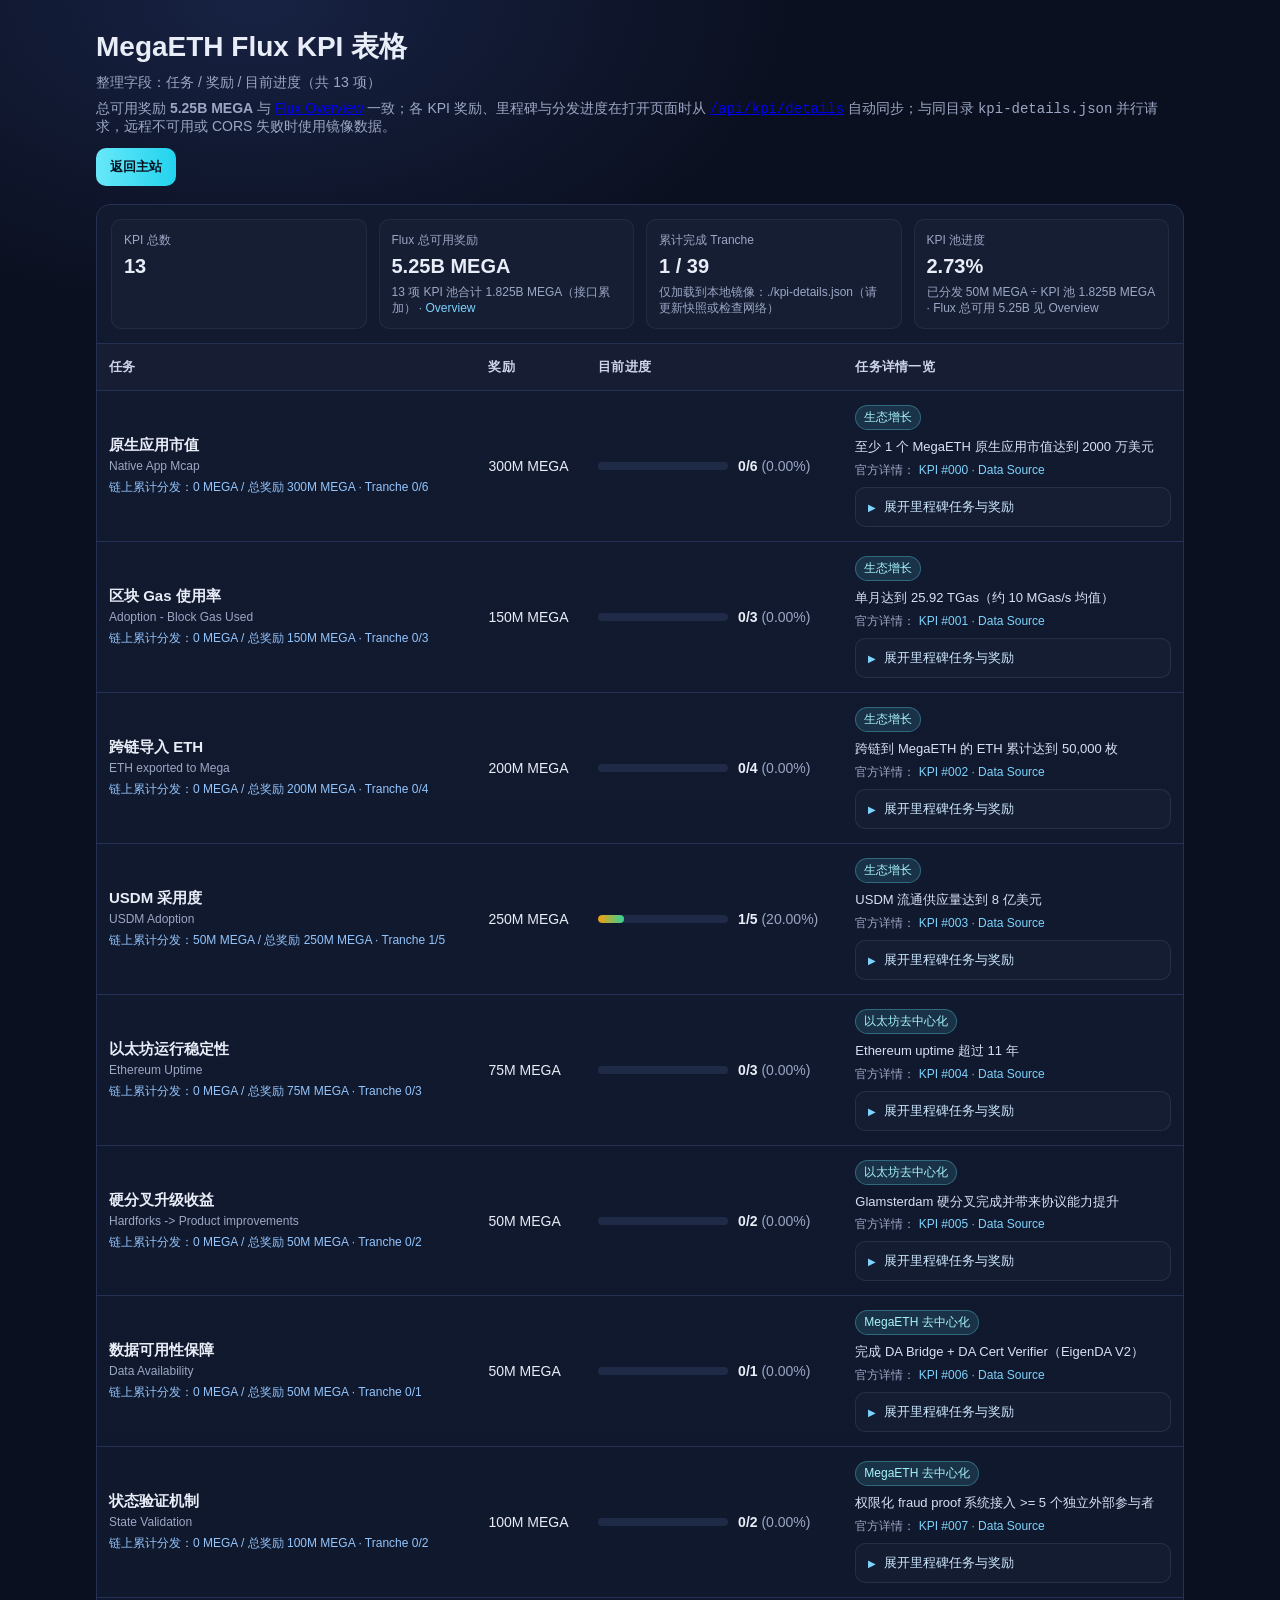
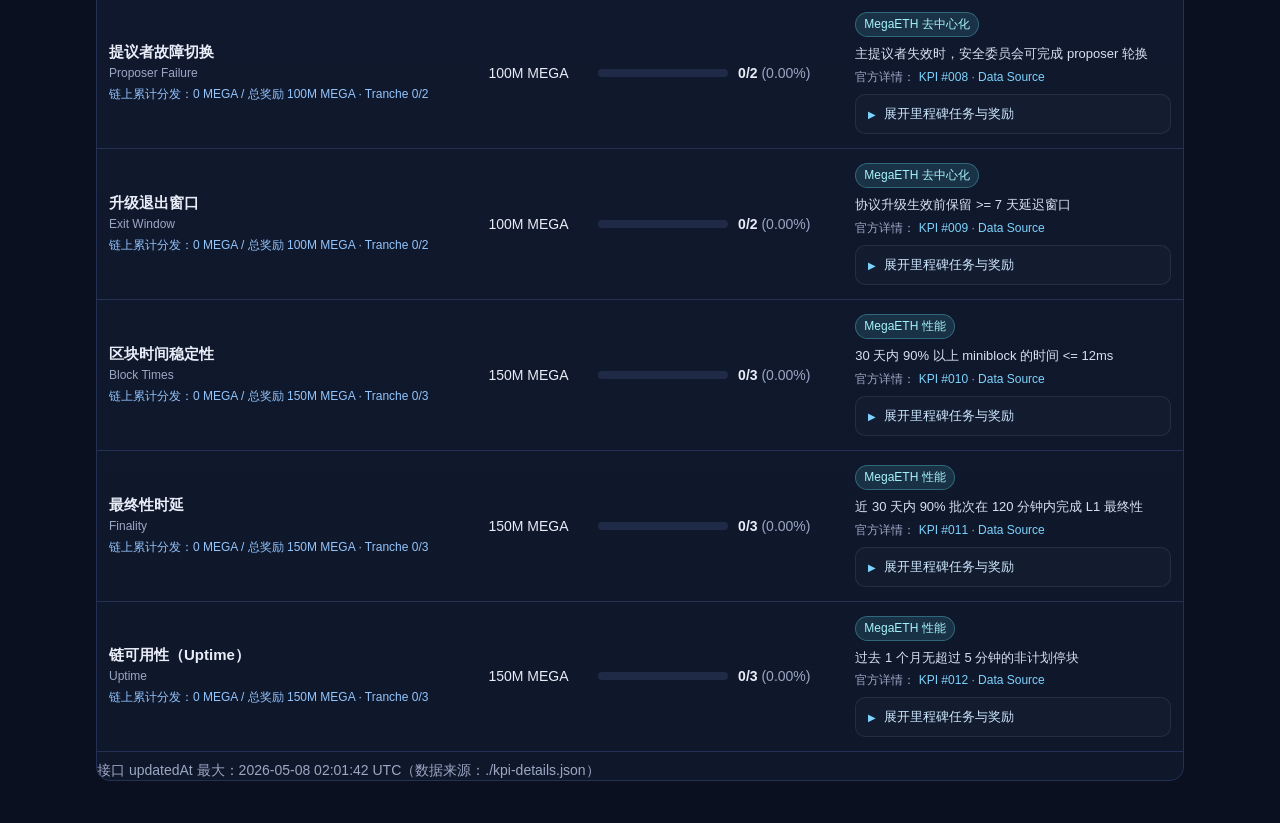
==== kpi.html @ 696284a7 "Initial commit: Project X DEX site and MegaETH Flux KPI page" ====
<!DOCTYPE html>
<html lang="zh-Hans">
  <head>
    <meta charset="utf-8" />
    <meta name="viewport" content="width=device-width, initial-scale=1" />
    <title>MegaETH Flux KPIs</title>
    <style>
      :root {
        --bg: #0b1020;
        --card: #121a30;
        --card-2: #0f172b;
        --text: #e9edf7;
        --muted: #9ca7c4;
        --line: #243054;
        --accent: #67e8f9;
        --accent-2: #22d3ee;
        --ok: #34d399;
        --warn: #f59e0b;
      }

      * {
        box-sizing: border-box;
      }

      body {
        margin: 0;
        font-family: -apple-system, BlinkMacSystemFont, "Segoe UI", Roboto, Arial, sans-serif;
        color: var(--text);
        background: radial-gradient(1200px 700px at 20% 0%, #172243 0%, var(--bg) 45%);
      }

      .wrap {
        max-width: 1120px;
        margin: 0 auto;
        padding: 28px 16px 42px;
      }

      .top {
        display: flex;
        justify-content: space-between;
        gap: 12px;
        align-items: center;
        flex-wrap: wrap;
      }

      h1 {
        margin: 0;
        font-size: 28px;
      }

      .meta {
        margin: 8px 0 0;
        color: var(--muted);
        font-size: 14px;
      }

      .btn {
        display: inline-block;
        text-decoration: none;
        color: #09111f;
        background: linear-gradient(90deg, var(--accent), var(--accent-2));
        border: 0;
        border-radius: 10px;
        padding: 10px 14px;
        font-weight: 700;
        font-size: 13px;
      }

      .card {
        margin-top: 18px;
        background: linear-gradient(180deg, var(--card), var(--card-2));
        border: 1px solid var(--line);
        border-radius: 14px;
        overflow: hidden;
      }

      .summary {
        display: grid;
        grid-template-columns: repeat(auto-fit, minmax(180px, 1fr));
        gap: 12px;
        padding: 14px;
        border-bottom: 1px solid var(--line);
      }

      .tile {
        background: rgba(255, 255, 255, 0.02);
        border: 1px solid rgba(255, 255, 255, 0.06);
        border-radius: 10px;
        padding: 12px;
      }

      .tile .k {
        color: var(--muted);
        font-size: 12px;
      }

      .tile .v {
        margin-top: 6px;
        font-size: 20px;
        font-weight: 700;
      }

      .tile .tile-note {
        margin-top: 6px;
        font-size: 12px;
        color: var(--muted);
        line-height: 1.35;
      }

      .tile .tile-note a {
        color: #7dd3fc;
        text-decoration: none;
      }

      .tile .tile-note a:hover {
        text-decoration: underline;
      }

      .table-wrap {
        overflow: auto;
      }

      table {
        width: 100%;
        border-collapse: collapse;
        min-width: 1080px;
      }

      th,
      td {
        text-align: left;
        padding: 14px 12px;
        border-bottom: 1px solid var(--line);
        vertical-align: middle;
      }

      th {
        color: #cdd5ea;
        font-size: 13px;
        letter-spacing: 0.02em;
        background: rgba(255, 255, 255, 0.02);
      }

      td {
        font-size: 14px;
      }

      .progress {
        display: flex;
        align-items: center;
        gap: 10px;
      }

      .bar {
        width: 130px;
        height: 8px;
        border-radius: 999px;
        background: #1f2a47;
        position: relative;
        overflow: hidden;
      }

      .bar > i {
        display: block;
        height: 100%;
        background: linear-gradient(90deg, var(--warn), var(--ok));
        border-radius: 999px;
      }

      .muted {
        color: var(--muted);
      }

      .task-cell strong {
        display: block;
        font-size: 15px;
      }

      .task-cell .en {
        display: block;
        margin-top: 4px;
        color: var(--muted);
        font-size: 12px;
      }

      .source-progress {
        display: block;
        margin-top: 6px;
        color: #93c5fd;
        font-size: 12px;
      }

      .tag {
        display: inline-block;
        padding: 3px 8px;
        border-radius: 999px;
        border: 1px solid rgba(103, 232, 249, 0.3);
        background: rgba(103, 232, 249, 0.12);
        color: #a5f3fc;
        font-size: 12px;
        margin-bottom: 8px;
      }

      .detail-main {
        font-size: 13px;
        line-height: 1.45;
        color: #d8e0f4;
      }

      .detail-sub {
        margin-top: 5px;
        color: var(--muted);
        font-size: 12px;
      }

      .detail-sub a {
        color: #7dd3fc;
        text-decoration: none;
      }

      .detail-sub a:hover {
        text-decoration: underline;
      }

      .milestone {
        margin-top: 8px;
        border: 1px solid rgba(255, 255, 255, 0.08);
        border-radius: 10px;
        background: rgba(255, 255, 255, 0.02);
      }

      .milestone > summary {
        cursor: pointer;
        list-style: none;
        padding: 10px 12px;
        font-size: 13px;
        color: #cde8ff;
        user-select: none;
      }

      .milestone > summary::-webkit-details-marker {
        display: none;
      }

      .milestone > summary::before {
        content: "▶";
        font-size: 10px;
        margin-right: 8px;
        color: #7dd3fc;
      }

      .milestone[open] > summary::before {
        content: "▼";
      }

      .milestone-list {
        padding: 0 12px 12px;
        margin: 0;
      }

      .milestone-item {
        margin-top: 8px;
        padding: 9px 10px;
        border-radius: 8px;
        border: 1px solid rgba(255, 255, 255, 0.08);
        background: rgba(255, 255, 255, 0.02);
      }

      .milestone-item.done {
        border-color: rgba(52, 211, 153, 0.35);
      }

      .milestone-item.next {
        border-color: rgba(245, 158, 11, 0.45);
      }

      .milestone-top {
        display: flex;
        justify-content: space-between;
        align-items: center;
        gap: 8px;
      }

      .milestone-name {
        font-size: 13px;
        color: #e5ecff;
      }

      .milestone-reward {
        font-size: 12px;
        color: #9ae6b4;
        white-space: nowrap;
      }

      .milestone-desc {
        margin-top: 5px;
        font-size: 12px;
        color: var(--muted);
      }

      .status {
        margin-top: 6px;
        display: inline-block;
        font-size: 11px;
        padding: 2px 7px;
        border-radius: 999px;
      }

      .status.done {
        background: rgba(52, 211, 153, 0.2);
        color: #6ee7b7;
      }

      .status.next {
        background: rgba(245, 158, 11, 0.2);
        color: #fbbf24;
      }

      .status.pending {
        background: rgba(148, 163, 184, 0.16);
        color: #cbd5e1;
      }
    </style>
  </head>
  <body>
    <main class="wrap">
      <section class="top">
        <div>
          <h1>MegaETH Flux KPI 表格</h1>
          <p class="meta">整理字段：任务 / 奖励 / 目前进度（共 13 项）</p>
          <p class="meta">
            总可用奖励 <strong>5.25B MEGA</strong> 与
            <a href="https://flux.megaeth.com/overview" target="_blank" rel="noopener">Flux Overview</a>
            一致；各 KPI 奖励、里程碑与分发进度在打开页面时从
            <a href="https://flux.megaeth.com/api/kpi/details" target="_blank" rel="noopener"><code>/api/kpi/details</code></a>
            自动同步；与同目录 <code>kpi-details.json</code> 并行请求，远程不可用或 CORS 失败时使用镜像数据。
          </p>
        </div>
        <a class="btn" href="./index.html">返回主站</a>
      </section>

      <section class="card">
        <div class="summary">
          <div class="tile">
            <div class="k">KPI 总数</div>
            <div class="v" id="kpi-total">13</div>
          </div>
          <div class="tile">
            <div class="k">Flux 总可用奖励</div>
            <div class="v">5.25B MEGA</div>
            <div class="tile-note">
              13 项 KPI 池合计 <span id="kpi-pool-sum">—</span>（接口累加） ·
              <a href="https://flux.megaeth.com/overview" target="_blank" rel="noopener">Overview</a>
            </div>
          </div>
          <div class="tile">
            <div class="k">累计完成 Tranche</div>
            <div class="v" id="tranche-done">—</div>
            <div class="tile-note" id="tranche-sub">同步中…</div>
          </div>
          <div class="tile">
            <div class="k">KPI 池进度</div>
            <div class="v" id="overall-pct">—</div>
            <div class="tile-note" id="overall-sub">已分发 ÷ KPI 池（与官网 ≈2.73% 同口径）</div>
          </div>
        </div>

        <div class="table-wrap">
          <table>
            <thead>
              <tr>
                <th>任务</th>
                <th>奖励</th>
                <th>目前进度</th>
                <th>任务详情一览</th>
              </tr>
            </thead>
            <tbody id="tbody"></tbody>
          </table>
        </div>
      </section>
    </main>

    <script>
      const FLUX_OVERVIEW_B = 5.25;

      const TASK_ZH = {
        0: "原生应用市值",
        1: "区块 Gas 使用率",
        2: "跨链导入 ETH",
        3: "USDM 采用度",
        4: "以太坊运行稳定性",
        5: "硬分叉升级收益",
        6: "数据可用性保障",
        7: "状态验证机制",
        8: "提议者故障切换",
        9: "升级退出窗口",
        10: "区块时间稳定性",
        11: "最终性时延",
        12: "链可用性（Uptime）"
      };

      const DETAIL_ZH = {
        0: "至少 1 个 MegaETH 原生应用市值达到 2000 万美元",
        1: "单月达到 25.92 TGas（约 10 MGas/s 均值）",
        2: "跨链到 MegaETH 的 ETH 累计达到 50,000 枚",
        3: "USDM 流通供应量达到 8 亿美元",
        4: "Ethereum uptime 超过 11 年",
        5: "Glamsterdam 硬分叉完成并带来协议能力提升",
        6: "完成 DA Bridge + DA Cert Verifier（EigenDA V2）",
        7: "权限化 fraud proof 系统接入 >= 5 个独立外部参与者",
        8: "主提议者失效时，安全委员会可完成 proposer 轮换",
        9: "协议升级生效前保留 >= 7 天延迟窗口",
        10: "30 天内 90% 以上 miniblock 的时间 <= 12ms",
        11: "近 30 天内 90% 批次在 120 分钟内完成 L1 最终性",
        12: "过去 1 个月无超过 5 分钟的非计划停块"
      };

      const KPI_TYPE_ZH = {
        "Ecosystem Growth": "生态增长",
        "Ethereum Decentralization": "以太坊去中心化",
        "MegaETH Decentralization": "MegaETH 去中心化",
        "MegaETH Performance": "MegaETH 性能"
      };

      const WAD = 10n ** 18n;

      const tokensFromWei = (weiStr) => BigInt(weiStr) / WAD;

      const formatMegaTokens = (tokensBig) => {
        const n = Number(tokensBig);
        if (!Number.isFinite(n) || n <= 0) return "0 MEGA";
        if (n >= 1e9) {
          const b = n / 1e9;
          const s = Number.isInteger(b) ? String(b) : b.toFixed(3).replace(/\.?0+$/, "");
          return `${s}B MEGA`;
        }
        if (n >= 1e6) {
          const m = n / 1e6;
          const s = Number.isInteger(m) ? String(m) : m.toFixed(2).replace(/\.?0+$/, "");
          return `${s}M MEGA`;
        }
        return `${n.toLocaleString("en-US")} MEGA`;
      };

      const formatWeiMega = (weiStr) => formatMegaTokens(tokensFromWei(weiStr));

      const pctFromRatio = (numBig, denBig) => {
        if (denBig === 0n) return 0;
        return Number((numBig * 10000n) / denBig) / 100;
      };

      const trancheDone = (t) => t.status === 2 || t.isDistributed === true;

      const statusUi = (completed, idx, nextIdx) => {
        if (completed) return { cls: "done", text: "已达成" };
        if (idx === nextIdx) return { cls: "next", text: "下一里程碑" };
        return { cls: "pending", text: "待完成" };
      };

      const esc = (s) =>
        String(s ?? "")
          .replace(/&/g, "&amp;")
          .replace(/</g, "&lt;")
          .replace(/"/g, "&quot;")
          .replace(/'/g, "&#39;");

      async function fetchKpiPayload() {
        const remoteUrl = "https://flux.megaeth.com/api/kpi/details";
        const localUrl = "./kpi-details.json";
        const pick = (json) =>
          json && json.success && json.data && Array.isArray(json.data.list) ? json : null;

        const load = async (url) => {
          try {
            const res = await fetch(url, { cache: "no-store" });
            if (!res.ok) return null;
            return pick(await res.json());
          } catch (_) {
            return null;
          }
        };

        const [remoteJson, localJson] = await Promise.all([load(remoteUrl), load(localUrl)]);
        if (remoteJson) return { json: remoteJson, via: remoteUrl };
        if (localJson) return { json: localJson, via: localUrl };
        return null;
      }

      function renderError(msg) {
        const tbody = document.getElementById("tbody");
        tbody.innerHTML = `<tr><td colspan="4" class="muted">${msg}</td></tr>`;
        document.getElementById("tranche-done").textContent = "—";
        document.getElementById("tranche-sub").textContent = "无法加载 KPI 数据";
        document.getElementById("overall-pct").textContent = "—";
        document.getElementById("kpi-pool-sum").textContent = "—";
        document.getElementById("overall-sub").textContent = "";
      }

      function renderTable(list, via) {
        const tbody = document.getElementById("tbody");
        tbody.innerHTML = "";

        const sorted = [...list].sort((a, b) => a.id - b.id);
        document.getElementById("kpi-total").textContent = String(sorted.length);

        let poolSum = 0n;
        let distSum = 0n;
        let doneTr = 0;
        let totalTr = 0;
        let maxUpdated = 0;

        for (const k of sorted) {
          poolSum += BigInt(k.totalRewardAmount);
          distSum += BigInt(k.distributedRewardAmount);
          maxUpdated = Math.max(maxUpdated, Number(k.updatedAt || 0));
          const trs = k.tranches || [];
          totalTr += trs.length;
          for (const t of trs) if (trancheDone(t)) doneTr += 1;
        }

        document.getElementById("kpi-pool-sum").textContent = formatWeiMega(poolSum.toString());
        document.getElementById("tranche-done").textContent = `${doneTr} / ${totalTr}`;
        document.getElementById("tranche-sub").textContent =
          via && via.startsWith("http")
            ? "优先使用实时接口；并行请求同目录 kpi-details.json 作为回退"
            : `仅加载到本地镜像：${via || "./kpi-details.json"}（请更新快照或检查网络）`;

        const overall = pctFromRatio(distSum, poolSum);
        document.getElementById("overall-pct").textContent = `${overall.toFixed(2)}%`;
        document.getElementById("overall-sub").textContent = `已分发 ${formatWeiMega(
          distSum.toString()
        )} ÷ KPI 池 ${formatWeiMega(poolSum.toString())} · Flux 总可用 ${FLUX_OVERVIEW_B}B 见 Overview`;

        for (const k of sorted) {
          const kpiId = k.id;
          const task = TASK_ZH[kpiId] || k.title;
          const en = k.title || "";
          const track = KPI_TYPE_ZH[k.kpiType] || k.kpiType || "—";
          const detail = kpiId in DETAIL_ZH ? DETAIL_ZH[kpiId] : k.description || "";
          const sourceUrl = k.dataSource || "#";
          const tranches = [...(k.tranches || [])].sort((a, b) => a.trancheId - b.trancheId);
          const total = tranches.length;
          const done = tranches.reduce((n, t) => n + (trancheDone(t) ? 1 : 0), 0);
          const nextIdx = tranches.findIndex((t) => !trancheDone(t));
          const pctBar = pctFromRatio(BigInt(k.distributedRewardAmount), BigInt(k.totalRewardAmount));

          const sourceProgressText = `链上累计分发：${formatWeiMega(k.distributedRewardAmount)} / 总奖励 ${formatWeiMega(
            k.totalRewardAmount
          )} · Tranche ${done}/${total}`;

          const milestoneItems = tranches
            .map((t, idx) => {
              const completed = trancheDone(t);
              const st = statusUi(completed, idx, nextIdx === -1 ? -1 : nextIdx);
              const rewardLabel = formatWeiMega(t.rewardAmount);
              return `
              <li class="milestone-item ${st.cls}">
                <div class="milestone-top">
                  <span class="milestone-name">Tranche ${idx + 1}/${total}</span>
                  <span class="milestone-reward">达成奖励：${rewardLabel}</span>
                </div>
                <div class="milestone-desc">条件（官方）：${esc(t.goal || "—")}</div>
                <span class="status ${st.cls}">${st.text}</span>
              </li>
            `;
            })
            .join("");

          const drawerUrl = `https://flux.megaeth.com/kpis?drawer=kpi-detail&kpi-id=${kpiId}`;
          const tr = document.createElement("tr");
          tr.innerHTML = `
          <td class="task-cell">
            <strong>${esc(task)}</strong>
            <span class="en">${esc(en)}</span>
            <span class="source-progress">${esc(sourceProgressText)}</span>
          </td>
          <td>${formatWeiMega(k.totalRewardAmount)}</td>
          <td>
            <div class="progress">
              <div class="bar"><i style="width:${Math.min(100, Math.max(0, pctBar)).toFixed(2)}%"></i></div>
              <div><strong>${done}/${total}</strong> <span class="muted">(${pctBar.toFixed(2)}%)</span></div>
            </div>
          </td>
          <td>
            <span class="tag">${esc(track)}</span>
            <div class="detail-main">${esc(detail)}</div>
            <div class="detail-sub">
              官方详情：
              <a href="${drawerUrl}" target="_blank" rel="noopener">KPI #${String(kpiId).padStart(3, "0")}</a>
              ·
              <a href="${sourceUrl}" target="_blank" rel="noopener">Data Source</a>
            </div>
            <details class="milestone">
              <summary>展开里程碑任务与奖励</summary>
              <ul class="milestone-list">${milestoneItems}</ul>
            </details>
          </td>
        `;
          tbody.appendChild(tr);
        }

        if (maxUpdated > 0) {
          const when = new Date(maxUpdated * 1000).toISOString().slice(0, 19).replace("T", " ");
          const foot = document.createElement("p");
          foot.className = "meta";
          foot.style.marginTop = "10px";
          foot.textContent = `接口 updatedAt 最大：${when} UTC（数据来源：${via}）`;
          tbody.closest(".card")?.appendChild(foot);
        }
      }

      (async () => {
        const got = await fetchKpiPayload();
        if (!got) {
          renderError("无法加载 KPI：请确认可访问 Flux 接口，或将 <code>kpi-details.json</code> 放在与本页同目录。");
          return;
        }
        renderTable(got.json.data.list, got.via);
      })();
    </script>
  </body>
</html>
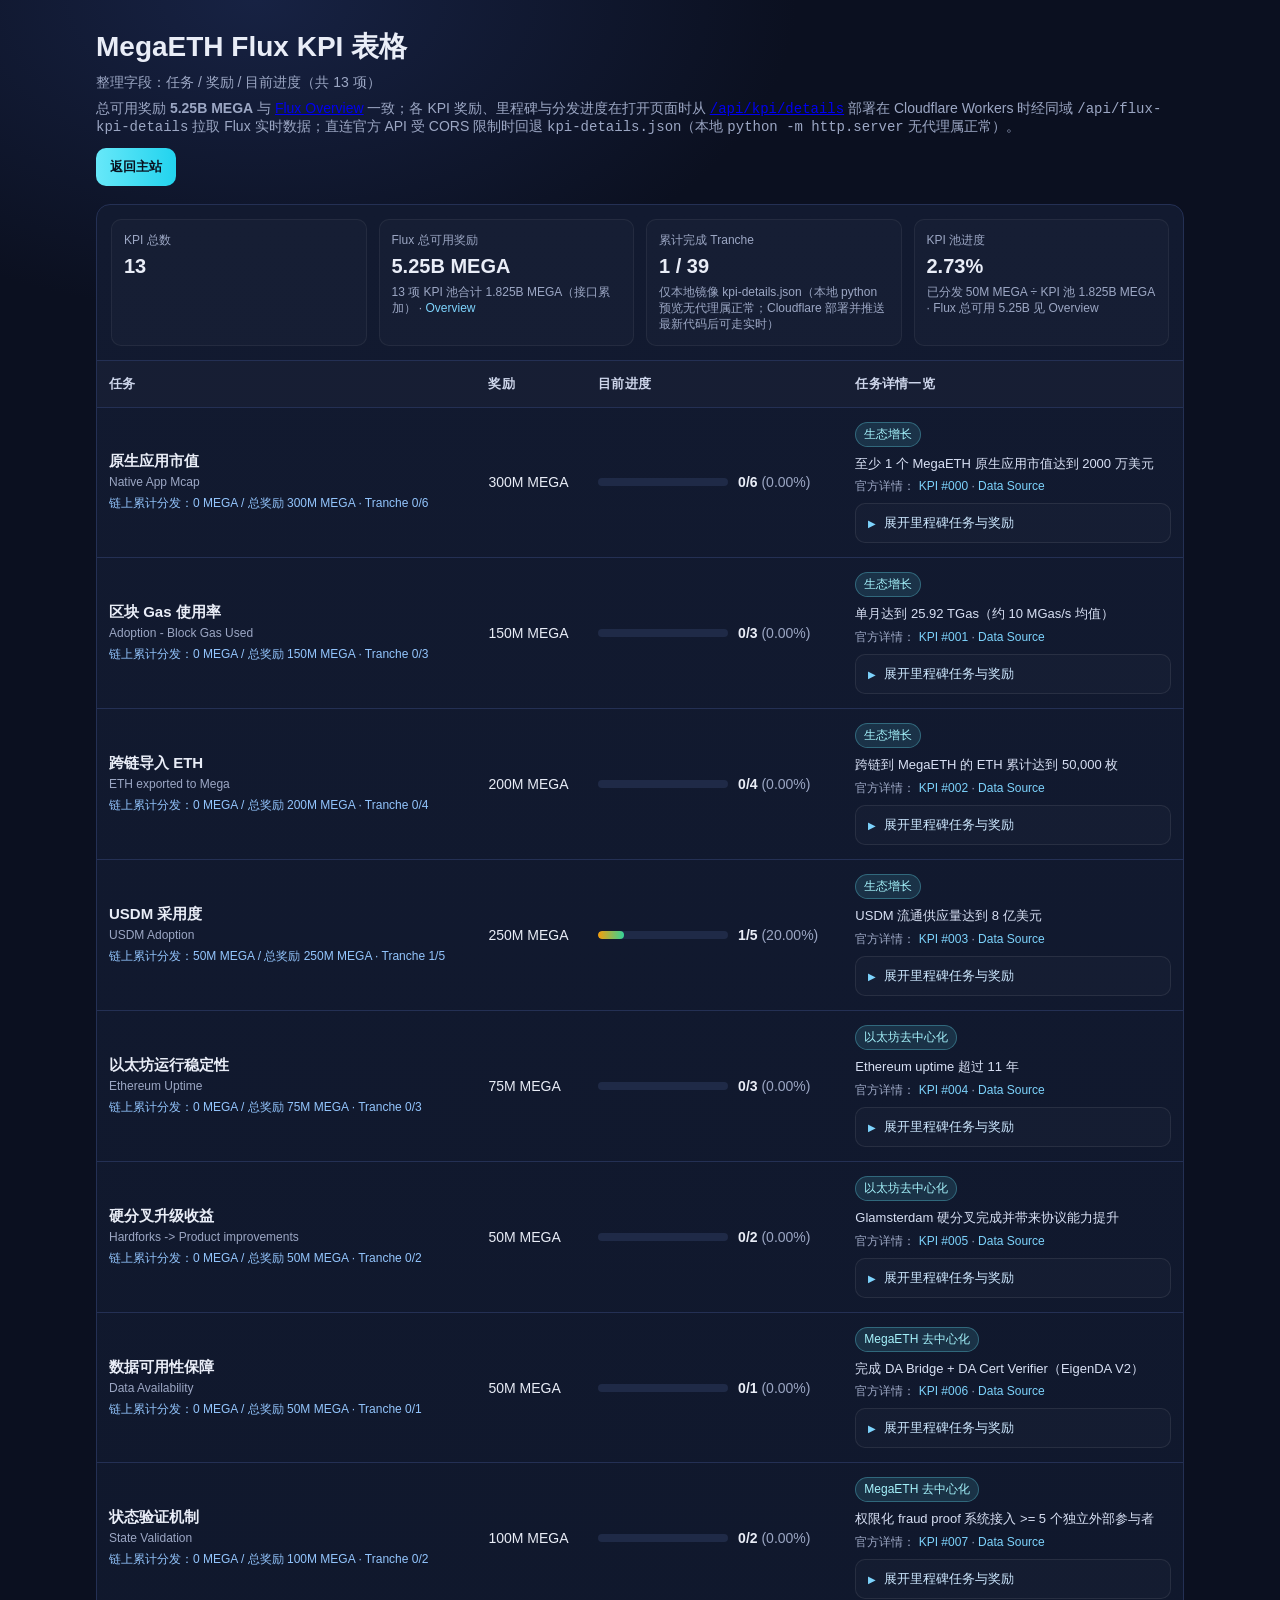
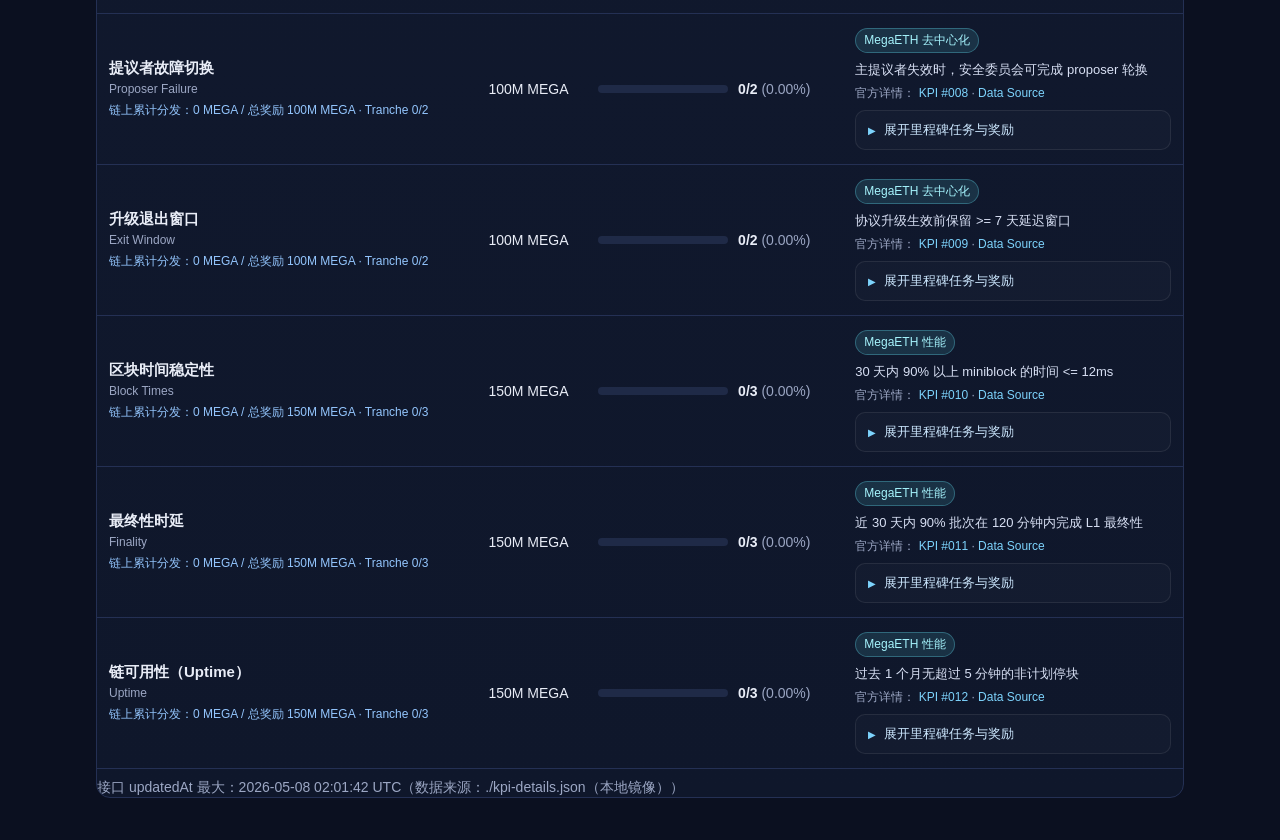
==== commit 2dbb9180: "feat: Worker proxy /api/flux-kpi-details for KPI live data (CORS)" ====
--- a/kpi.html
+++ b/kpi.html
@@ -333,7 +333,7 @@
             <a href="https://flux.megaeth.com/overview" target="_blank" rel="noopener">Flux Overview</a>
             一致；各 KPI 奖励、里程碑与分发进度在打开页面时从
             <a href="https://flux.megaeth.com/api/kpi/details" target="_blank" rel="noopener"><code>/api/kpi/details</code></a>
-            自动同步；与同目录 <code>kpi-details.json</code> 并行请求，远程不可用或 CORS 失败时使用镜像数据。
+            部署在 Cloudflare Workers 时经同域 <code>/api/flux-kpi-details</code> 拉取 Flux 实时数据；直连官方 API 受 CORS 限制时回退 <code>kpi-details.json</code>（本地 <code>python -m http.server</code> 无代理属正常）。
           </p>
         </div>
         <a class="btn" href="./index.html">返回主站</a>
@@ -466,6 +466,7 @@
           .replace(/'/g, "&#39;");
 
       async function fetchKpiPayload() {
+        const proxyUrl = new URL("/api/flux-kpi-details", location.origin).href;
         const remoteUrl = "https://flux.megaeth.com/api/kpi/details";
         const localUrl = "./kpi-details.json";
         const pick = (json) =>
@@ -481,9 +482,14 @@
           }
         };
 
-        const [remoteJson, localJson] = await Promise.all([load(remoteUrl), load(localUrl)]);
-        if (remoteJson) return { json: remoteJson, via: remoteUrl };
-        if (localJson) return { json: localJson, via: localUrl };
+        const [proxyJson, remoteJson, localJson] = await Promise.all([
+          load(proxyUrl),
+          load(remoteUrl),
+          load(localUrl),
+        ]);
+        if (proxyJson) return { json: proxyJson, via: "proxy" };
+        if (remoteJson) return { json: remoteJson, via: "remote" };
+        if (localJson) return { json: localJson, via: "local" };
         return null;
       }
 
@@ -522,9 +528,11 @@
         document.getElementById("kpi-pool-sum").textContent = formatWeiMega(poolSum.toString());
         document.getElementById("tranche-done").textContent = `${doneTr} / ${totalTr}`;
         document.getElementById("tranche-sub").textContent =
-          via && via.startsWith("http")
-            ? "优先使用实时接口；并行请求同目录 kpi-details.json 作为回退"
-            : `仅加载到本地镜像：${via || "./kpi-details.json"}（请更新快照或检查网络）`;
+          via === "proxy"
+            ? "Flux 实时数据（本站边缘代理 /api/flux-kpi-details；kpi-details.json 为备用）"
+            : via === "remote"
+            ? "Flux 官方 API 直连（浏览器未拦截 CORS；kpi-details.json 为备用）"
+            : `仅本地镜像 kpi-details.json（本地 python 预览无代理属正常；Cloudflare 部署并推送最新代码后可走实时）`;
 
         const overall = pctFromRatio(distSum, poolSum);
         document.getElementById("overall-pct").textContent = `${overall.toFixed(2)}%`;
@@ -605,7 +613,15 @@
           const foot = document.createElement("p");
           foot.className = "meta";
           foot.style.marginTop = "10px";
-          foot.textContent = `接口 updatedAt 最大：${when} UTC（数据来源：${via}）`;
+          const viaLabel =
+            via === "proxy"
+              ? "同域代理 → flux.megaeth.com/api/kpi/details"
+              : via === "remote"
+              ? "Flux 官方 API（直连）"
+              : via === "local"
+              ? "./kpi-details.json（本地镜像）"
+              : String(via);
+          foot.textContent = `接口 updatedAt 最大：${when} UTC（数据来源：${viaLabel}）`;
           tbody.closest(".card")?.appendChild(foot);
         }
       }
